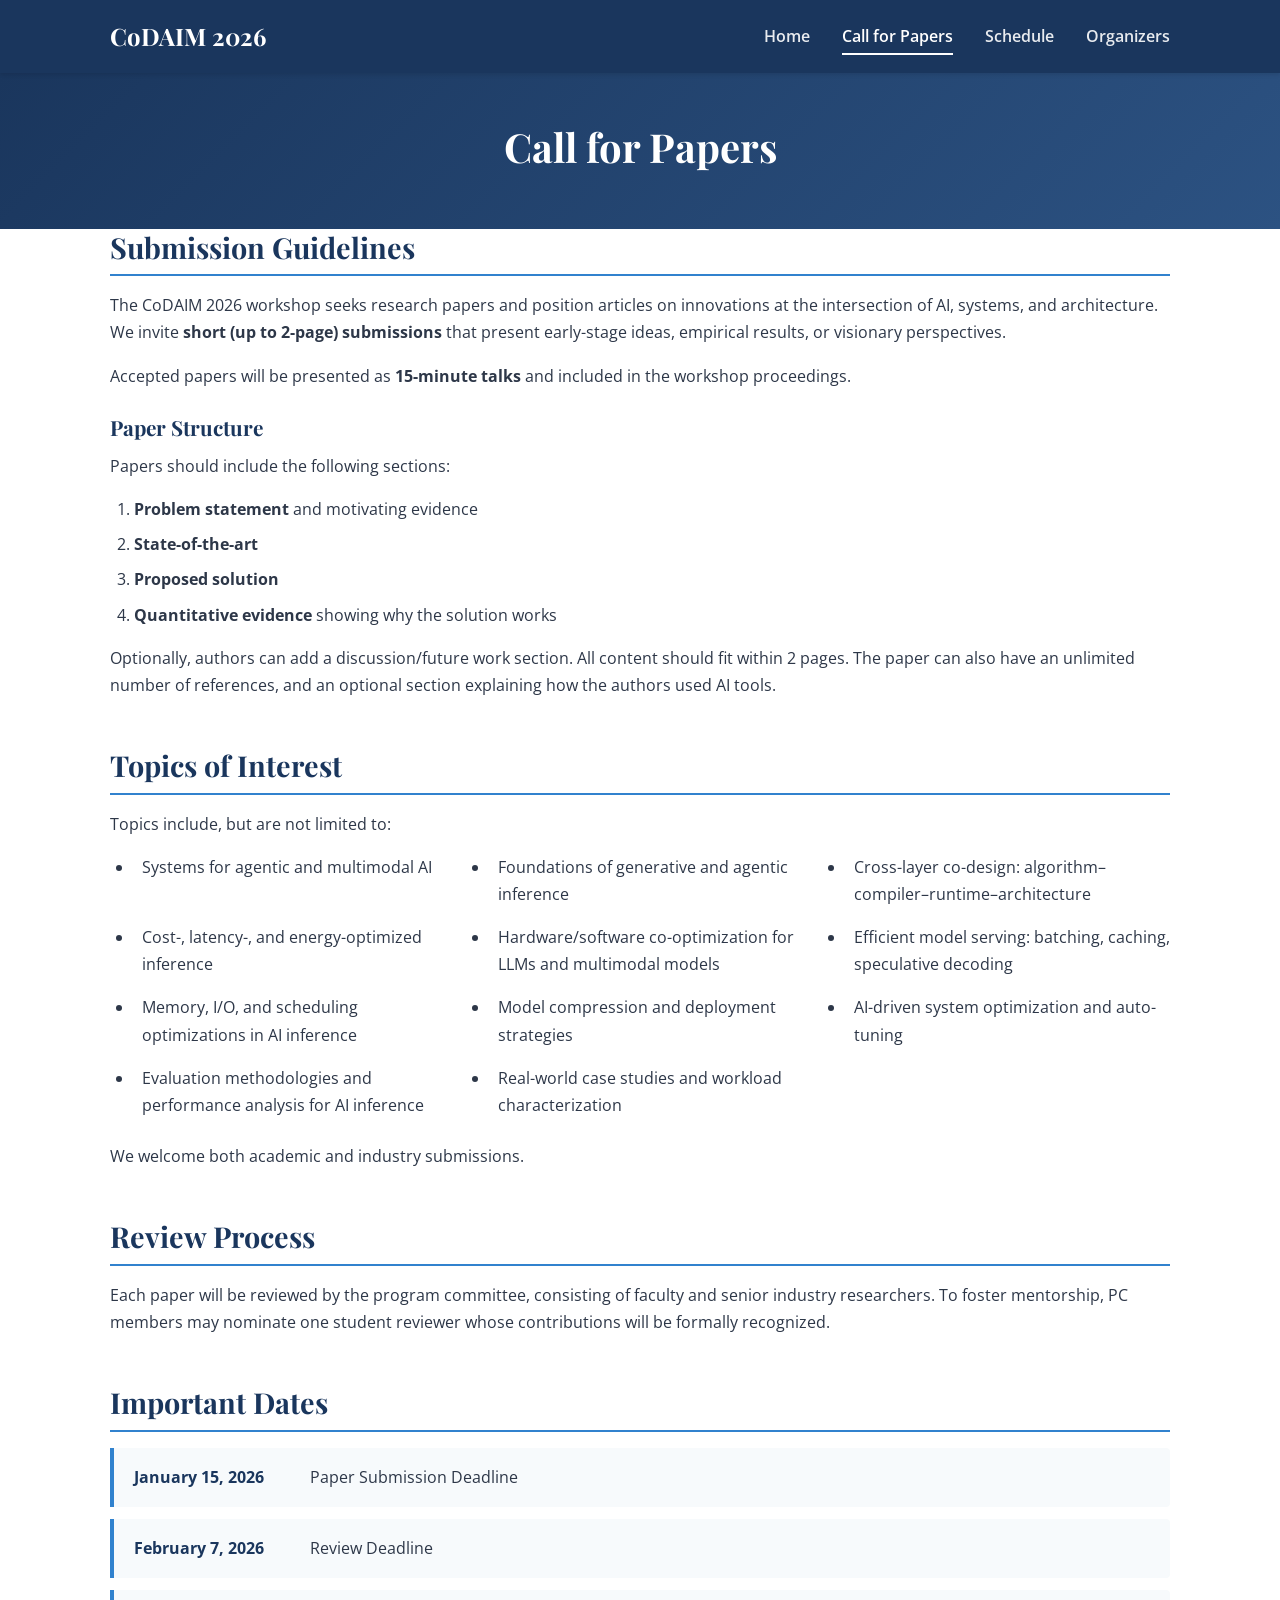
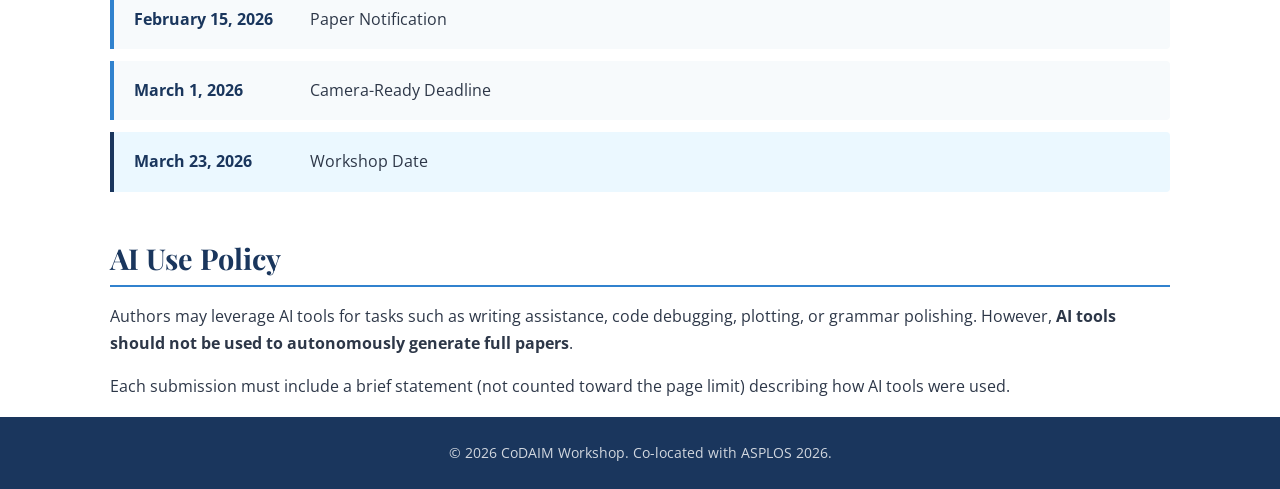
==== cfp.html @ 877bc526 "Initial commit: CoDAIM 2026 workshop website - Homepage with workshop overview and important dates -" ====
<!DOCTYPE html>
<html lang="en">
<head>
    <meta charset="UTF-8">
    <meta name="viewport" content="width=device-width, initial-scale=1.0">
    <title>Call for Papers - CoDAIM 2026</title>
    <link rel="stylesheet" href="css/style.css">
    <link rel="preconnect" href="https://fonts.googleapis.com">
    <link rel="preconnect" href="https://fonts.gstatic.com" crossorigin>
    <link href="https://fonts.googleapis.com/css2?family=Open+Sans:wght@400;600;700&family=Playfair+Display:wght@700&display=swap" rel="stylesheet">
</head>
<body>
    <header>
        <nav class="navbar">
            <div class="container">
                <a href="index.html" class="logo">CoDAIM 2026</a>
                <button class="nav-toggle" aria-label="Toggle navigation">
                    <span></span>
                    <span></span>
                    <span></span>
                </button>
                <ul class="nav-menu">
                    <li><a href="index.html">Home</a></li>
                    <li><a href="cfp.html" class="active">Call for Papers</a></li>
                    <li><a href="schedule.html">Schedule</a></li>
                    <li><a href="organizers.html">Organizers</a></li>
                </ul>
            </div>
        </nav>
    </header>

    <section class="page-header">
        <div class="container">
            <h1>Call for Papers</h1>
        </div>
    </section>

    <main class="container">
        <section class="content-section">
            <h2>Submission Guidelines</h2>
            <p>The CoDAIM 2026 workshop seeks research papers and position articles on innovations at the intersection of AI, systems, and architecture. We invite <strong>short (up to 2-page) submissions</strong> that present early-stage ideas, empirical results, or visionary perspectives.</p>
            <p>Accepted papers will be presented as <strong>15-minute talks</strong> and included in the workshop proceedings.</p>

            <h3>Paper Structure</h3>
            <p>Papers should include the following sections:</p>
            <ol>
                <li><strong>Problem statement</strong> and motivating evidence</li>
                <li><strong>State-of-the-art</strong></li>
                <li><strong>Proposed solution</strong></li>
                <li><strong>Quantitative evidence</strong> showing why the solution works</li>
            </ol>
            <p>Optionally, authors can add a discussion/future work section. All content should fit within 2 pages. The paper can also have an unlimited number of references, and an optional section explaining how the authors used AI tools.</p>
        </section>

        <section class="content-section">
            <h2>Topics of Interest</h2>
            <p>Topics include, but are not limited to:</p>
            <ul class="topics-list">
                <li>Systems for agentic and multimodal AI</li>
                <li>Foundations of generative and agentic inference</li>
                <li>Cross-layer co-design: algorithm–compiler–runtime–architecture</li>
                <li>Cost-, latency-, and energy-optimized inference</li>
                <li>Hardware/software co-optimization for LLMs and multimodal models</li>
                <li>Efficient model serving: batching, caching, speculative decoding</li>
                <li>Memory, I/O, and scheduling optimizations in AI inference</li>
                <li>Model compression and deployment strategies</li>
                <li>AI-driven system optimization and auto-tuning</li>
                <li>Evaluation methodologies and performance analysis for AI inference</li>
                <li>Real-world case studies and workload characterization</li>
            </ul>
            <p>We welcome both academic and industry submissions.</p>
        </section>

        <section class="content-section">
            <h2>Review Process</h2>
            <p>Each paper will be reviewed by the program committee, consisting of faculty and senior industry researchers. To foster mentorship, PC members may nominate one student reviewer whose contributions will be formally recognized.</p>
        </section>

        <section class="content-section dates-section">
            <h2>Important Dates</h2>
            <div class="dates-grid">
                <div class="date-item">
                    <span class="date">January 15, 2026</span>
                    <span class="event">Paper Submission Deadline</span>
                </div>
                <div class="date-item">
                    <span class="date">February 7, 2026</span>
                    <span class="event">Review Deadline</span>
                </div>
                <div class="date-item">
                    <span class="date">February 15, 2026</span>
                    <span class="event">Paper Notification</span>
                </div>
                <div class="date-item">
                    <span class="date">March 1, 2026</span>
                    <span class="event">Camera-Ready Deadline</span>
                </div>
                <div class="date-item highlight">
                    <span class="date">March 23, 2026</span>
                    <span class="event">Workshop Date</span>
                </div>
            </div>
        </section>

        <section class="content-section">
            <h2>AI Use Policy</h2>
            <p>Authors may leverage AI tools for tasks such as writing assistance, code debugging, plotting, or grammar polishing. However, <strong>AI tools should not be used to autonomously generate full papers</strong>.</p>
            <p>Each submission must include a brief statement (not counted toward the page limit) describing how AI tools were used.</p>
        </section>
    </main>

    <footer>
        <div class="container">
            <p>&copy; 2026 CoDAIM Workshop. Co-located with ASPLOS 2026.</p>
        </div>
    </footer>

    <script>
        const navToggle = document.querySelector('.nav-toggle');
        const navMenu = document.querySelector('.nav-menu');
        navToggle.addEventListener('click', () => {
            navMenu.classList.toggle('active');
            navToggle.classList.toggle('active');
        });
    </script>
</body>
</html>
---- css/style.css ----
/* CSS Variables */
:root {
    --primary-color: #1a365d;
    --secondary-color: #2c5282;
    --accent-color: #3182ce;
    --text-color: #2d3748;
    --light-text: #718096;
    --background: #ffffff;
    --light-bg: #f7fafc;
    --border-color: #e2e8f0;
    --highlight-color: #ebf8ff;
}

/* Reset and Base Styles */
* {
    margin: 0;
    padding: 0;
    box-sizing: border-box;
}

html {
    scroll-behavior: smooth;
}

body {
    font-family: 'Open Sans', sans-serif;
    color: var(--text-color);
    line-height: 1.7;
    background: var(--background);
}

.container {
    max-width: 1100px;
    margin: 0 auto;
    padding: 0 20px;
}

a {
    color: var(--accent-color);
    text-decoration: none;
    transition: color 0.3s ease;
}

a:hover {
    color: var(--primary-color);
}

h1, h2, h3 {
    font-family: 'Playfair Display', serif;
    color: var(--primary-color);
    line-height: 1.3;
}

h2 {
    font-size: 1.8rem;
    margin-bottom: 1rem;
    padding-bottom: 0.5rem;
    border-bottom: 2px solid var(--accent-color);
}

h3 {
    font-size: 1.3rem;
    margin: 1.5rem 0 0.75rem;
}

p {
    margin-bottom: 1rem;
}

ul, ol {
    margin-left: 1.5rem;
    margin-bottom: 1rem;
}

li {
    margin-bottom: 0.5rem;
}

/* Navigation */
.navbar {
    background: var(--primary-color);
    padding: 1rem 0;
    position: sticky;
    top: 0;
    z-index: 1000;
    box-shadow: 0 2px 4px rgba(0,0,0,0.1);
}

.navbar .container {
    display: flex;
    justify-content: space-between;
    align-items: center;
}

.logo {
    font-family: 'Playfair Display', serif;
    font-size: 1.5rem;
    font-weight: 700;
    color: white;
}

.logo:hover {
    color: #ebf8ff;
}

.nav-menu {
    display: flex;
    list-style: none;
    gap: 2rem;
    margin: 0;
}

.nav-menu li {
    margin: 0;
}

.nav-menu a {
    color: rgba(255,255,255,0.9);
    font-weight: 600;
    padding: 0.5rem 0;
    position: relative;
}

.nav-menu a:hover,
.nav-menu a.active {
    color: white;
}

.nav-menu a.active::after {
    content: '';
    position: absolute;
    bottom: 0;
    left: 0;
    right: 0;
    height: 2px;
    background: white;
}

.nav-toggle {
    display: none;
    flex-direction: column;
    gap: 5px;
    background: none;
    border: none;
    cursor: pointer;
    padding: 5px;
}

.nav-toggle span {
    width: 25px;
    height: 3px;
    background: white;
    transition: 0.3s;
}

/* Hero Section */
.hero {
    background: linear-gradient(135deg, var(--primary-color) 0%, var(--secondary-color) 100%);
    color: white;
    padding: 4rem 0;
    text-align: center;
}

.hero h1 {
    font-size: 3rem;
    color: white;
    margin-bottom: 0.5rem;
}

.hero .subtitle {
    font-size: 1.4rem;
    opacity: 0.95;
    margin-bottom: 1.5rem;
}

.event-info {
    background: rgba(255,255,255,0.1);
    display: inline-block;
    padding: 1rem 2rem;
    border-radius: 8px;
    margin-top: 1rem;
}

.event-info p {
    margin: 0.25rem 0;
}

.event-info a {
    color: #90cdf4;
}

.event-info a:hover {
    color: white;
}

/* Page Header */
.page-header {
    background: linear-gradient(135deg, var(--primary-color) 0%, var(--secondary-color) 100%);
    color: white;
    padding: 3rem 0;
    text-align: center;
}

.page-header h1 {
    color: white;
    font-size: 2.5rem;
    margin-bottom: 0.5rem;
}

.page-header .subtitle {
    opacity: 0.9;
    font-size: 1.1rem;
}

/* Content Sections */
main {
    padding: 2rem 0 4rem;
}

.content-section {
    margin-bottom: 3rem;
}

.content-section:last-child {
    margin-bottom: 0;
}

/* Important Dates */
.dates-grid {
    display: grid;
    gap: 0.75rem;
}

.date-item {
    display: flex;
    flex-wrap: wrap;
    gap: 1rem;
    padding: 1rem 1.25rem;
    background: var(--light-bg);
    border-left: 4px solid var(--accent-color);
    border-radius: 0 4px 4px 0;
}

.date-item .date {
    font-weight: 700;
    color: var(--primary-color);
    min-width: 160px;
}

.date-item .event {
    color: var(--text-color);
}

.date-item.highlight {
    background: var(--highlight-color);
    border-left-color: var(--primary-color);
}

.date-item.highlight .date {
    color: var(--primary-color);
}

/* Topics List */
.topics-list {
    display: grid;
    grid-template-columns: repeat(auto-fit, minmax(300px, 1fr));
    gap: 0.5rem 2rem;
}

.topics-list li {
    padding-left: 0.5rem;
}

/* Highlights List */
.highlights-list {
    list-style: none;
    margin-left: 0;
}

.highlights-list li {
    padding: 0.75rem 1rem;
    background: var(--light-bg);
    border-radius: 4px;
    margin-bottom: 0.5rem;
}

/* Schedule */
.session-time {
    font-size: 1.1rem;
    color: var(--light-text);
    margin-bottom: 1rem;
}

.schedule-table {
    border: 1px solid var(--border-color);
    border-radius: 8px;
    overflow: hidden;
}

.schedule-item {
    display: flex;
    gap: 1.5rem;
    padding: 1rem 1.25rem;
    border-bottom: 1px solid var(--border-color);
    align-items: flex-start;
}

.schedule-item:last-child {
    border-bottom: none;
}

.schedule-item .time {
    font-weight: 600;
    color: var(--primary-color);
    min-width: 120px;
    font-size: 0.95rem;
}

.schedule-item .event-details {
    flex: 1;
}

.schedule-item .event-title {
    display: block;
    font-weight: 600;
    color: var(--text-color);
    margin-bottom: 0.25rem;
}

.schedule-item .event-desc {
    display: block;
    color: var(--light-text);
    font-size: 0.9rem;
}

.schedule-item .speaker {
    display: block;
    color: var(--accent-color);
    font-size: 0.9rem;
    margin-top: 0.25rem;
}

.schedule-item.keynote {
    background: var(--highlight-color);
}

.schedule-item.panel {
    background: #f0fff4;
}

.lunch-break {
    background: var(--light-bg);
    padding: 1.5rem;
    border-radius: 8px;
    text-align: center;
}

.lunch-break .time {
    display: block;
    font-weight: 600;
    color: var(--primary-color);
    margin-bottom: 0.25rem;
}

.lunch-break .event-title {
    color: var(--light-text);
}

/* Organizers */
.organizers-grid {
    display: grid;
    grid-template-columns: repeat(auto-fit, minmax(250px, 1fr));
    gap: 2rem;
    margin-top: 1.5rem;
}

.organizer-card {
    text-align: center;
    padding: 1.5rem;
    background: var(--light-bg);
    border-radius: 8px;
}

.organizer-photo {
    width: 120px;
    height: 120px;
    border-radius: 50%;
    margin: 0 auto 1rem;
    background: var(--border-color);
    overflow: hidden;
}

.organizer-photo.placeholder {
    display: flex;
    align-items: center;
    justify-content: center;
    background: linear-gradient(135deg, var(--secondary-color), var(--accent-color));
    color: white;
    font-size: 2rem;
}

.organizer-card h3 {
    margin: 0 0 0.25rem;
    font-size: 1.2rem;
}

.organizer-card .affiliation {
    color: var(--light-text);
    font-size: 0.9rem;
    margin-bottom: 0.5rem;
}

.organizer-card .email {
    font-size: 0.85rem;
}

.pc-list {
    column-count: 2;
    column-gap: 2rem;
}

/* Footer */
footer {
    background: var(--primary-color);
    color: rgba(255,255,255,0.8);
    padding: 1.5rem 0;
    text-align: center;
}

footer p {
    margin: 0;
    font-size: 0.9rem;
}

/* Mobile Responsive */
@media (max-width: 768px) {
    .nav-toggle {
        display: flex;
    }

    .nav-menu {
        position: absolute;
        top: 100%;
        left: 0;
        right: 0;
        background: var(--primary-color);
        flex-direction: column;
        gap: 0;
        padding: 0;
        max-height: 0;
        overflow: hidden;
        transition: max-height 0.3s ease;
    }

    .nav-menu.active {
        max-height: 300px;
        border-top: 1px solid rgba(255,255,255,0.1);
    }

    .nav-menu li {
        border-bottom: 1px solid rgba(255,255,255,0.1);
    }

    .nav-menu a {
        display: block;
        padding: 1rem 20px;
    }

    .nav-menu a.active::after {
        display: none;
    }

    .nav-toggle.active span:nth-child(1) {
        transform: rotate(45deg) translate(5px, 5px);
    }

    .nav-toggle.active span:nth-child(2) {
        opacity: 0;
    }

    .nav-toggle.active span:nth-child(3) {
        transform: rotate(-45deg) translate(7px, -6px);
    }

    .hero h1 {
        font-size: 2rem;
    }

    .hero .subtitle {
        font-size: 1.1rem;
    }

    h2 {
        font-size: 1.5rem;
    }

    .date-item {
        flex-direction: column;
        gap: 0.25rem;
    }

    .schedule-item {
        flex-direction: column;
        gap: 0.5rem;
    }

    .schedule-item .time {
        min-width: auto;
    }

    .topics-list {
        grid-template-columns: 1fr;
    }

    .pc-list {
        column-count: 1;
    }
}
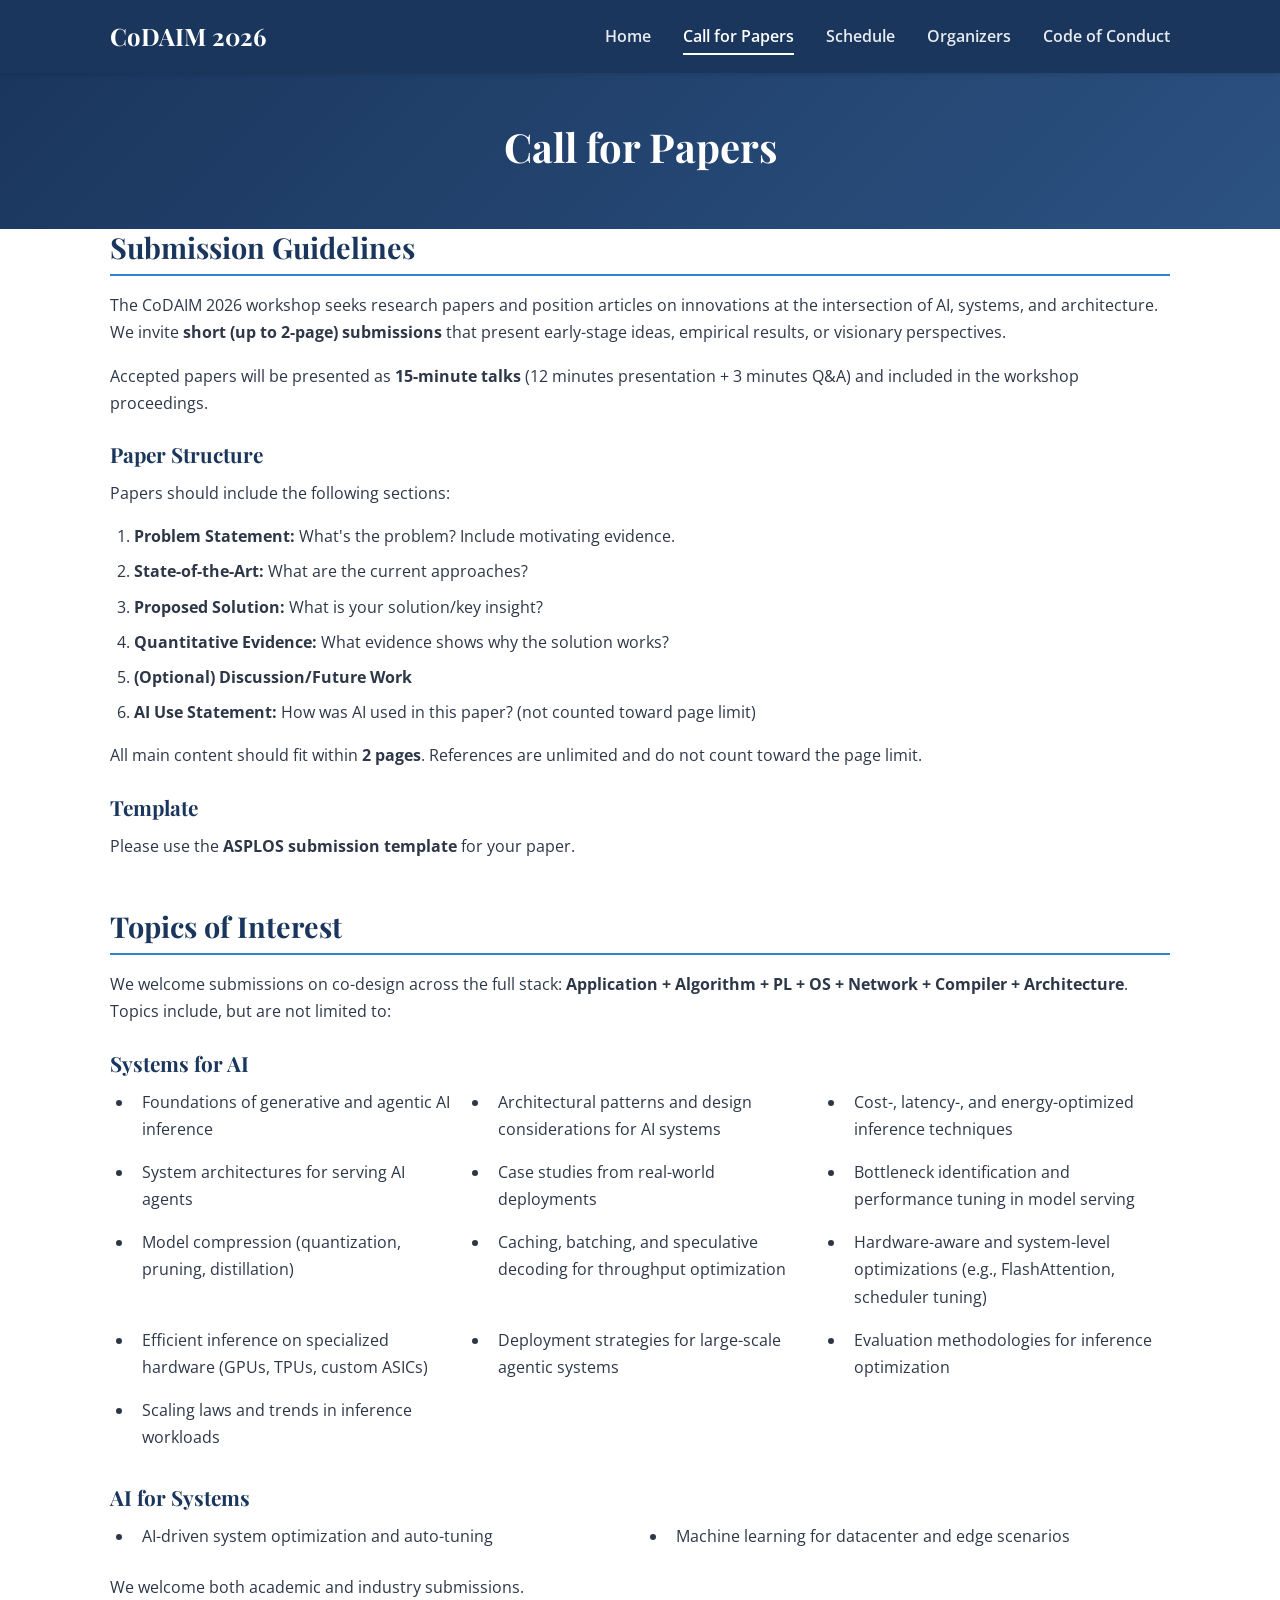
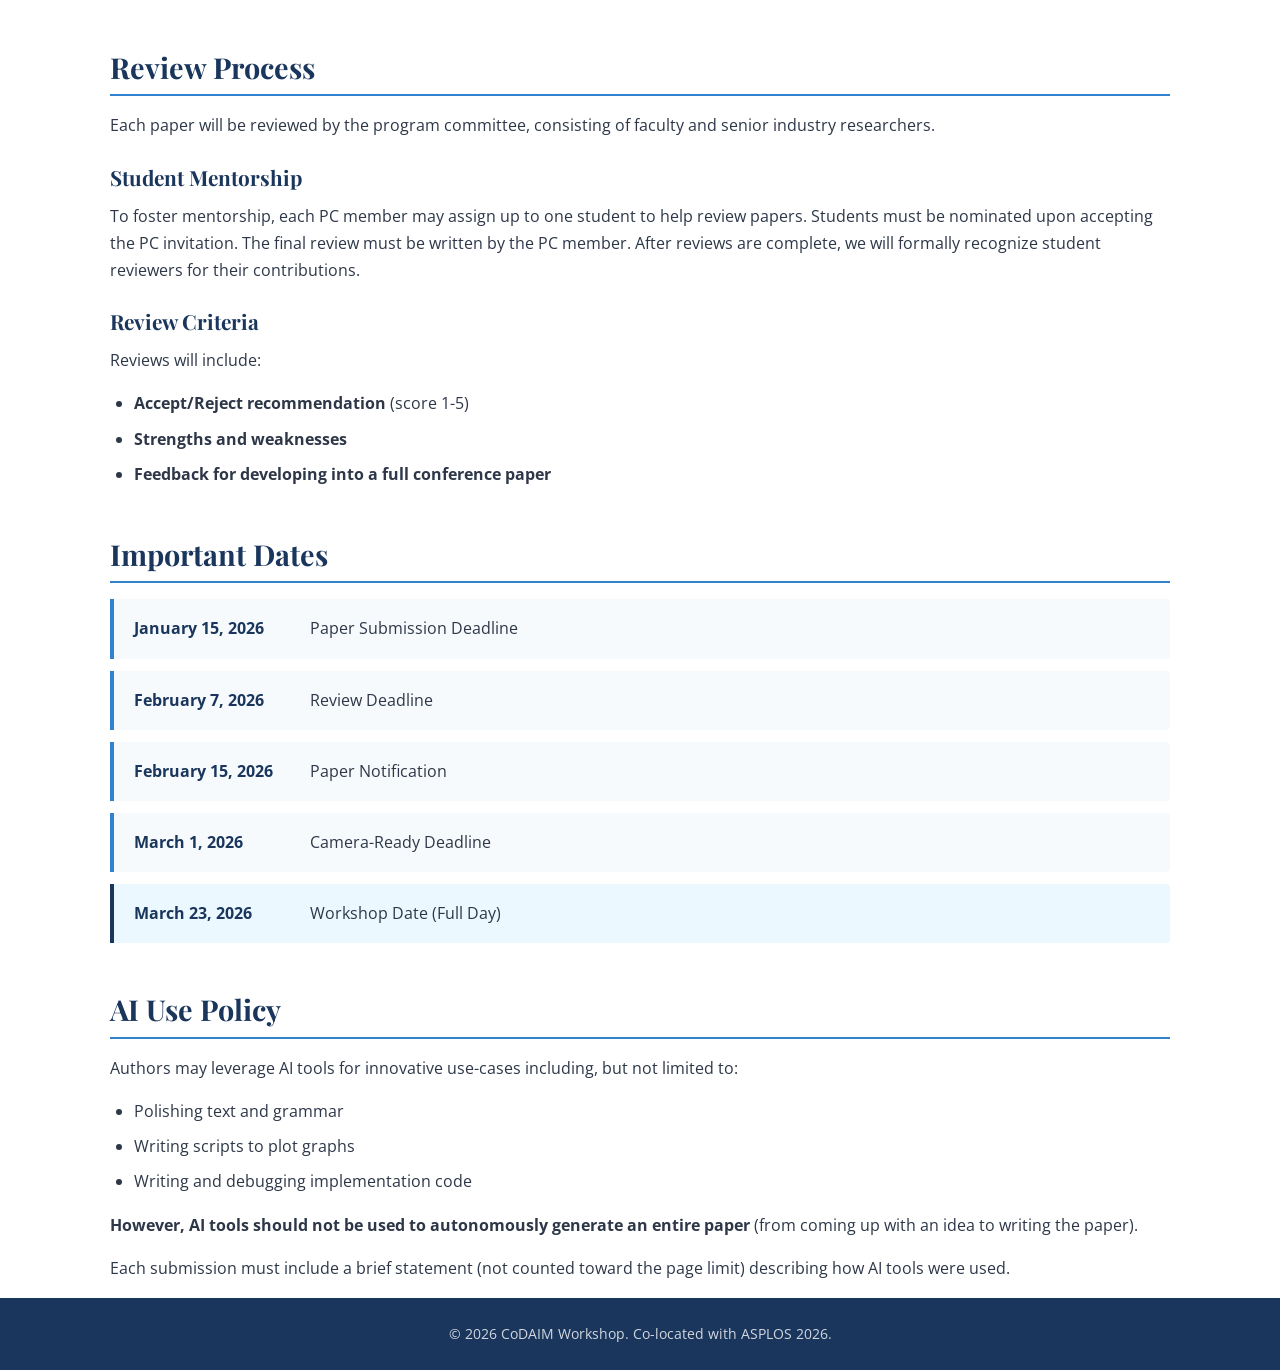
==== commit e0fe9dcd: "Add comprehensive workshop content and flyer - Updated CFP with detailed submission guidelines, ASPL" ====
--- a/cfp.html
+++ b/cfp.html
@@ -24,6 +24,7 @@
                     <li><a href="cfp.html" class="active">Call for Papers</a></li>
                     <li><a href="schedule.html">Schedule</a></li>
                     <li><a href="organizers.html">Organizers</a></li>
+                    <li><a href="conduct.html">Code of Conduct</a></li>
                 </ul>
             </div>
         </nav>
@@ -39,41 +40,67 @@
         <section class="content-section">
             <h2>Submission Guidelines</h2>
             <p>The CoDAIM 2026 workshop seeks research papers and position articles on innovations at the intersection of AI, systems, and architecture. We invite <strong>short (up to 2-page) submissions</strong> that present early-stage ideas, empirical results, or visionary perspectives.</p>
-            <p>Accepted papers will be presented as <strong>15-minute talks</strong> and included in the workshop proceedings.</p>
+            <p>Accepted papers will be presented as <strong>15-minute talks</strong> (12 minutes presentation + 3 minutes Q&A) and included in the workshop proceedings.</p>
 
             <h3>Paper Structure</h3>
             <p>Papers should include the following sections:</p>
             <ol>
-                <li><strong>Problem statement</strong> and motivating evidence</li>
-                <li><strong>State-of-the-art</strong></li>
-                <li><strong>Proposed solution</strong></li>
-                <li><strong>Quantitative evidence</strong> showing why the solution works</li>
+                <li><strong>Problem Statement:</strong> What's the problem? Include motivating evidence.</li>
+                <li><strong>State-of-the-Art:</strong> What are the current approaches?</li>
+                <li><strong>Proposed Solution:</strong> What is your solution/key insight?</li>
+                <li><strong>Quantitative Evidence:</strong> What evidence shows why the solution works?</li>
+                <li><strong>(Optional) Discussion/Future Work</strong></li>
+                <li><strong>AI Use Statement:</strong> How was AI used in this paper? (not counted toward page limit)</li>
             </ol>
-            <p>Optionally, authors can add a discussion/future work section. All content should fit within 2 pages. The paper can also have an unlimited number of references, and an optional section explaining how the authors used AI tools.</p>
+            <p>All main content should fit within <strong>2 pages</strong>. References are unlimited and do not count toward the page limit.</p>
+
+            <h3>Template</h3>
+            <p>Please use the <strong>ASPLOS submission template</strong> for your paper.</p>
         </section>
 
         <section class="content-section">
             <h2>Topics of Interest</h2>
-            <p>Topics include, but are not limited to:</p>
+            <p>We welcome submissions on co-design across the full stack: <strong>Application + Algorithm + PL + OS + Network + Compiler + Architecture</strong>. Topics include, but are not limited to:</p>
+
+            <h3>Systems for AI</h3>
             <ul class="topics-list">
-                <li>Systems for agentic and multimodal AI</li>
-                <li>Foundations of generative and agentic inference</li>
-                <li>Cross-layer co-design: algorithm–compiler–runtime–architecture</li>
-                <li>Cost-, latency-, and energy-optimized inference</li>
-                <li>Hardware/software co-optimization for LLMs and multimodal models</li>
-                <li>Efficient model serving: batching, caching, speculative decoding</li>
-                <li>Memory, I/O, and scheduling optimizations in AI inference</li>
-                <li>Model compression and deployment strategies</li>
+                <li>Foundations of generative and agentic AI inference</li>
+                <li>Architectural patterns and design considerations for AI systems</li>
+                <li>Cost-, latency-, and energy-optimized inference techniques</li>
+                <li>System architectures for serving AI agents</li>
+                <li>Case studies from real-world deployments</li>
+                <li>Bottleneck identification and performance tuning in model serving</li>
+                <li>Model compression (quantization, pruning, distillation)</li>
+                <li>Caching, batching, and speculative decoding for throughput optimization</li>
+                <li>Hardware-aware and system-level optimizations (e.g., FlashAttention, scheduler tuning)</li>
+                <li>Efficient inference on specialized hardware (GPUs, TPUs, custom ASICs)</li>
+                <li>Deployment strategies for large-scale agentic systems</li>
+                <li>Evaluation methodologies for inference optimization</li>
+                <li>Scaling laws and trends in inference workloads</li>
+            </ul>
+
+            <h3>AI for Systems</h3>
+            <ul class="topics-list">
                 <li>AI-driven system optimization and auto-tuning</li>
-                <li>Evaluation methodologies and performance analysis for AI inference</li>
-                <li>Real-world case studies and workload characterization</li>
+                <li>Machine learning for datacenter and edge scenarios</li>
             </ul>
             <p>We welcome both academic and industry submissions.</p>
         </section>
 
         <section class="content-section">
             <h2>Review Process</h2>
-            <p>Each paper will be reviewed by the program committee, consisting of faculty and senior industry researchers. To foster mentorship, PC members may nominate one student reviewer whose contributions will be formally recognized.</p>
+            <p>Each paper will be reviewed by the program committee, consisting of faculty and senior industry researchers.</p>
+
+            <h3>Student Mentorship</h3>
+            <p>To foster mentorship, each PC member may assign up to one student to help review papers. Students must be nominated upon accepting the PC invitation. The final review must be written by the PC member. After reviews are complete, we will formally recognize student reviewers for their contributions.</p>
+
+            <h3>Review Criteria</h3>
+            <p>Reviews will include:</p>
+            <ul>
+                <li><strong>Accept/Reject recommendation</strong> (score 1-5)</li>
+                <li><strong>Strengths and weaknesses</strong></li>
+                <li><strong>Feedback for developing into a full conference paper</strong></li>
+            </ul>
         </section>
 
         <section class="content-section dates-section">
@@ -97,14 +124,20 @@
                 </div>
                 <div class="date-item highlight">
                     <span class="date">March 23, 2026</span>
-                    <span class="event">Workshop Date</span>
+                    <span class="event">Workshop Date (Full Day)</span>
                 </div>
             </div>
         </section>
 
         <section class="content-section">
             <h2>AI Use Policy</h2>
-            <p>Authors may leverage AI tools for tasks such as writing assistance, code debugging, plotting, or grammar polishing. However, <strong>AI tools should not be used to autonomously generate full papers</strong>.</p>
+            <p>Authors may leverage AI tools for innovative use-cases including, but not limited to:</p>
+            <ul>
+                <li>Polishing text and grammar</li>
+                <li>Writing scripts to plot graphs</li>
+                <li>Writing and debugging implementation code</li>
+            </ul>
+            <p><strong>However, AI tools should not be used to autonomously generate an entire paper</strong> (from coming up with an idea to writing the paper).</p>
             <p>Each submission must include a brief statement (not counted toward the page limit) describing how AI tools were used.</p>
         </section>
     </main>
--- a/css/style.css
+++ b/css/style.css
@@ -417,6 +417,20 @@
 .pc-list {
     column-count: 2;
     column-gap: 2rem;
+}
+
+/* Small organizers grid for web chairs */
+.organizers-grid.small {
+    grid-template-columns: repeat(auto-fit, minmax(180px, 1fr));
+    gap: 1rem;
+}
+
+.organizers-grid.small .organizer-card {
+    padding: 1rem;
+}
+
+.organizers-grid.small .organizer-card h3 {
+    font-size: 1rem;
 }
 
 /* Footer */
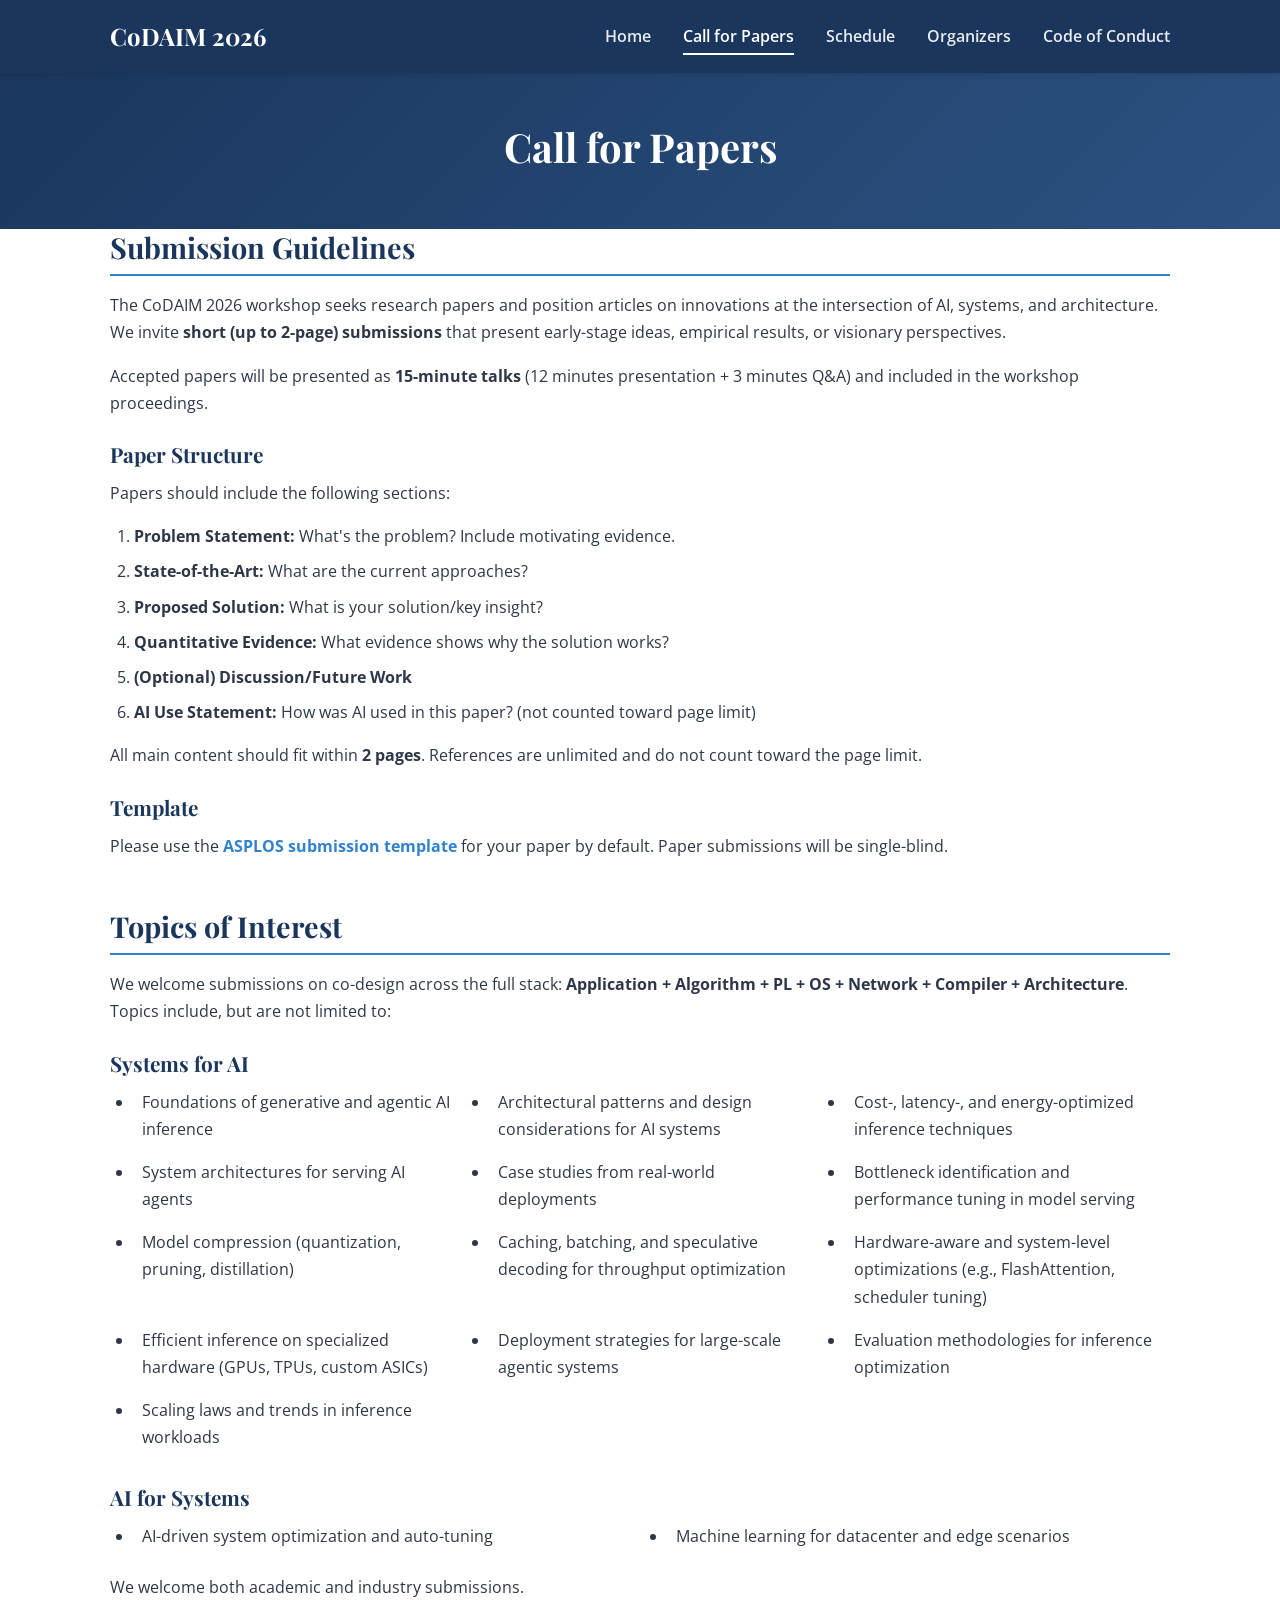
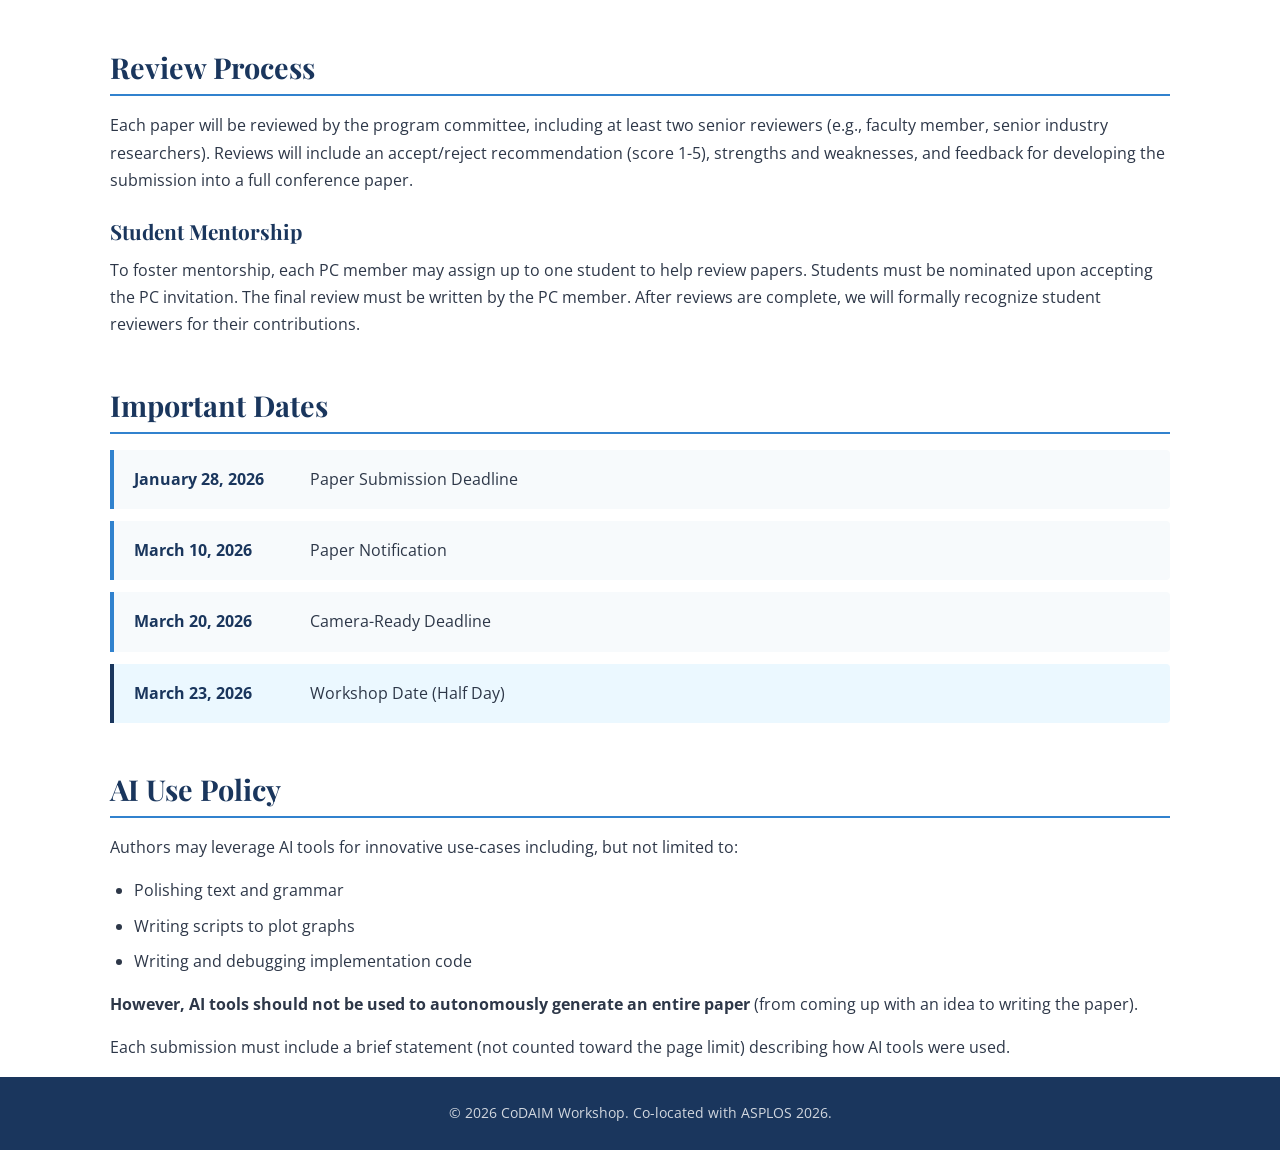
==== commit 7ceb85b8: "update" ====
--- a/cfp.html
+++ b/cfp.html
@@ -55,7 +55,7 @@
             <p>All main content should fit within <strong>2 pages</strong>. References are unlimited and do not count toward the page limit.</p>
 
             <h3>Template</h3>
-            <p>Please use the <strong>ASPLOS submission template</strong> for your paper.</p>
+            <p>Please use the <a href="https://asplos-conference.org/submissions/" target="_blank"><strong>ASPLOS submission template</strong></a> for your paper by default. Paper submissions will be single-blind.</p>
         </section>
 
         <section class="content-section">
@@ -89,42 +89,30 @@
 
         <section class="content-section">
             <h2>Review Process</h2>
-            <p>Each paper will be reviewed by the program committee, consisting of faculty and senior industry researchers.</p>
+            <p>Each paper will be reviewed by the program committee, including at least two senior reviewers (e.g., faculty member, senior industry researchers). Reviews will include an accept/reject recommendation (score 1-5), strengths and weaknesses, and feedback for developing the submission into a full conference paper.</p>
 
             <h3>Student Mentorship</h3>
             <p>To foster mentorship, each PC member may assign up to one student to help review papers. Students must be nominated upon accepting the PC invitation. The final review must be written by the PC member. After reviews are complete, we will formally recognize student reviewers for their contributions.</p>
-
-            <h3>Review Criteria</h3>
-            <p>Reviews will include:</p>
-            <ul>
-                <li><strong>Accept/Reject recommendation</strong> (score 1-5)</li>
-                <li><strong>Strengths and weaknesses</strong></li>
-                <li><strong>Feedback for developing into a full conference paper</strong></li>
-            </ul>
         </section>
 
         <section class="content-section dates-section">
             <h2>Important Dates</h2>
             <div class="dates-grid">
                 <div class="date-item">
-                    <span class="date">January 15, 2026</span>
+                    <span class="date">January 28, 2026</span>
                     <span class="event">Paper Submission Deadline</span>
                 </div>
                 <div class="date-item">
-                    <span class="date">February 7, 2026</span>
-                    <span class="event">Review Deadline</span>
-                </div>
-                <div class="date-item">
-                    <span class="date">February 15, 2026</span>
+                    <span class="date">March 10, 2026</span>
                     <span class="event">Paper Notification</span>
                 </div>
                 <div class="date-item">
-                    <span class="date">March 1, 2026</span>
+                    <span class="date">March 20, 2026</span>
                     <span class="event">Camera-Ready Deadline</span>
                 </div>
                 <div class="date-item highlight">
                     <span class="date">March 23, 2026</span>
-                    <span class="event">Workshop Date (Full Day)</span>
+                    <span class="event">Workshop Date (Half Day)</span>
                 </div>
             </div>
         </section>
--- a/css/style.css
+++ b/css/style.css
@@ -382,12 +382,13 @@
 }
 
 .organizer-photo {
-    width: 120px;
-    height: 120px;
+    width: 160px;
+    height: 160px;
     border-radius: 50%;
     margin: 0 auto 1rem;
     background: var(--border-color);
-    overflow: hidden;
+    object-fit: cover;
+    object-position: center top;
 }
 
 .organizer-photo.placeholder {
@@ -417,6 +418,26 @@
 .pc-list {
     column-count: 2;
     column-gap: 2rem;
+}
+
+/* TBD Notice */
+.tbd-notice {
+    background: var(--light-bg);
+    border: 2px dashed var(--border-color);
+    border-radius: 8px;
+    padding: 2rem;
+    text-align: center;
+}
+
+.tbd-notice h2 {
+    border-bottom: none;
+    margin-bottom: 1rem;
+}
+
+.tbd-notice ul {
+    display: inline-block;
+    text-align: left;
+    margin-top: 1rem;
 }
 
 /* Small organizers grid for web chairs */
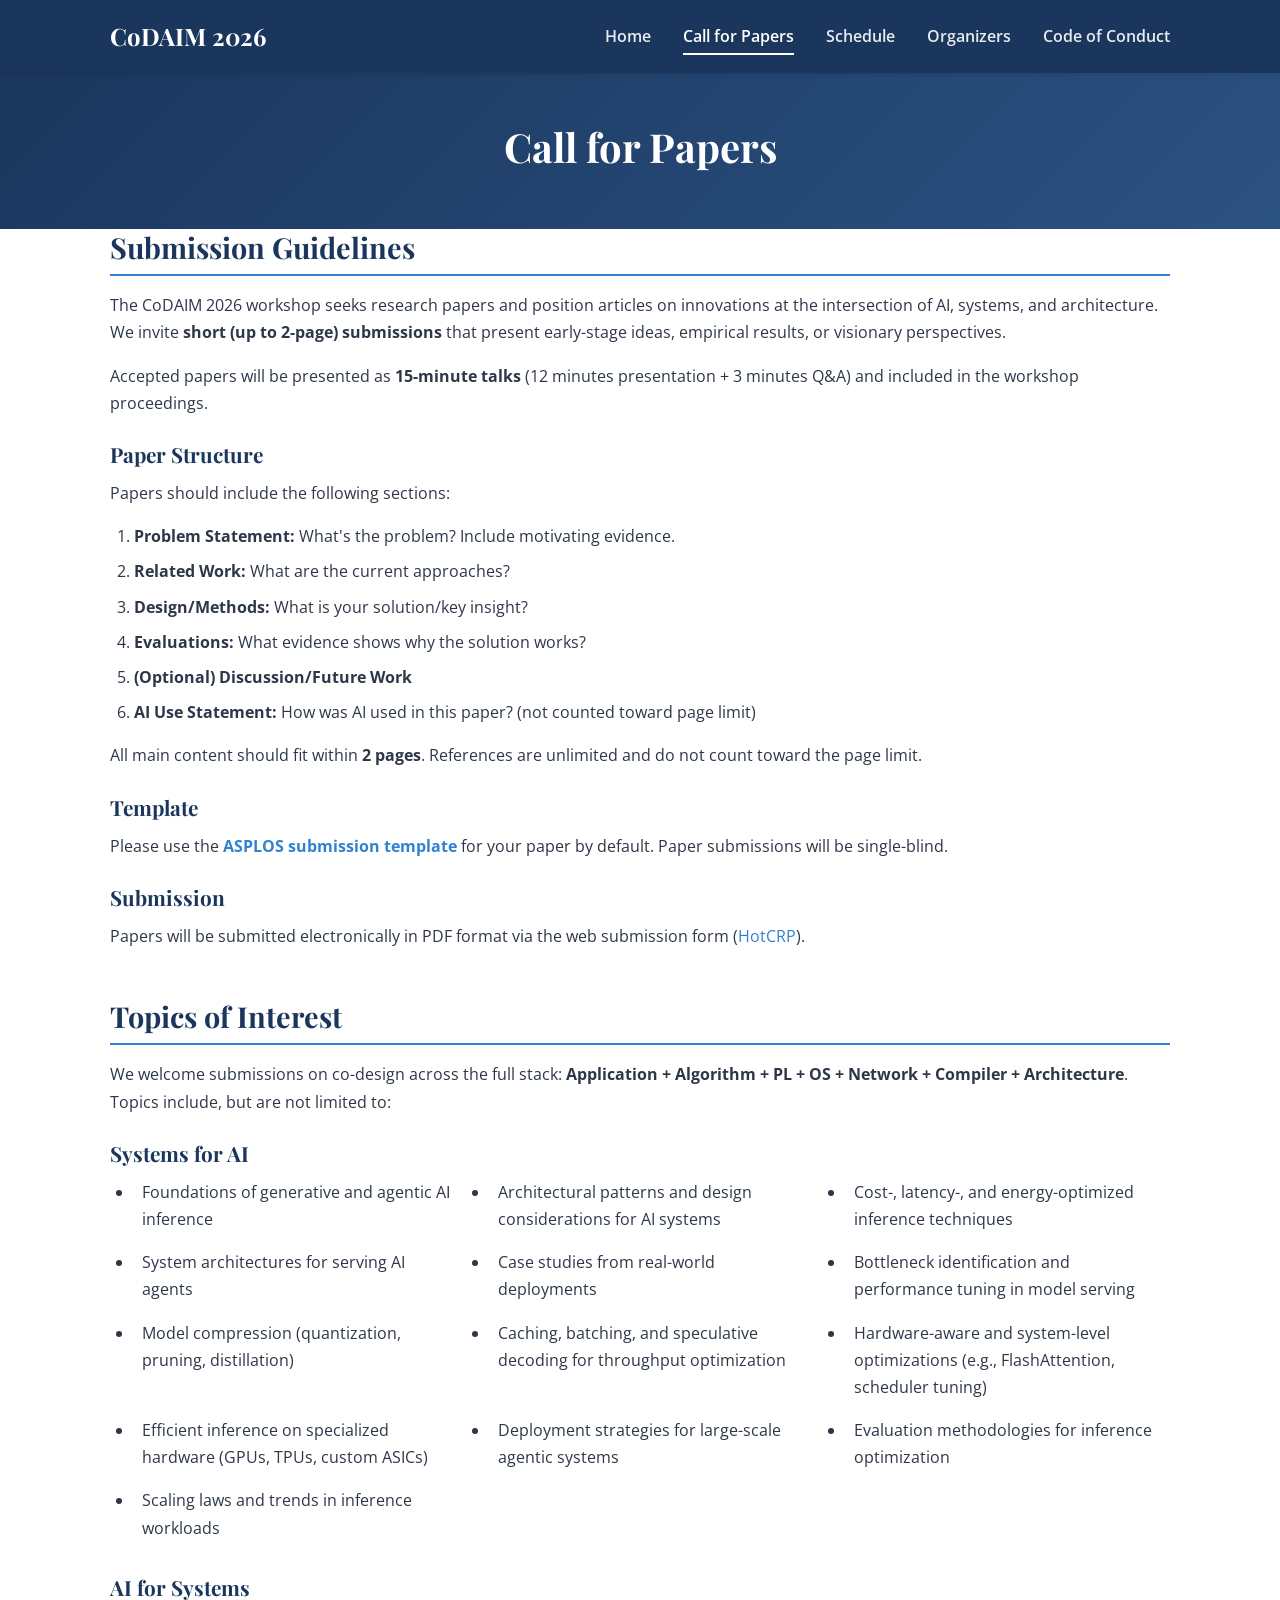
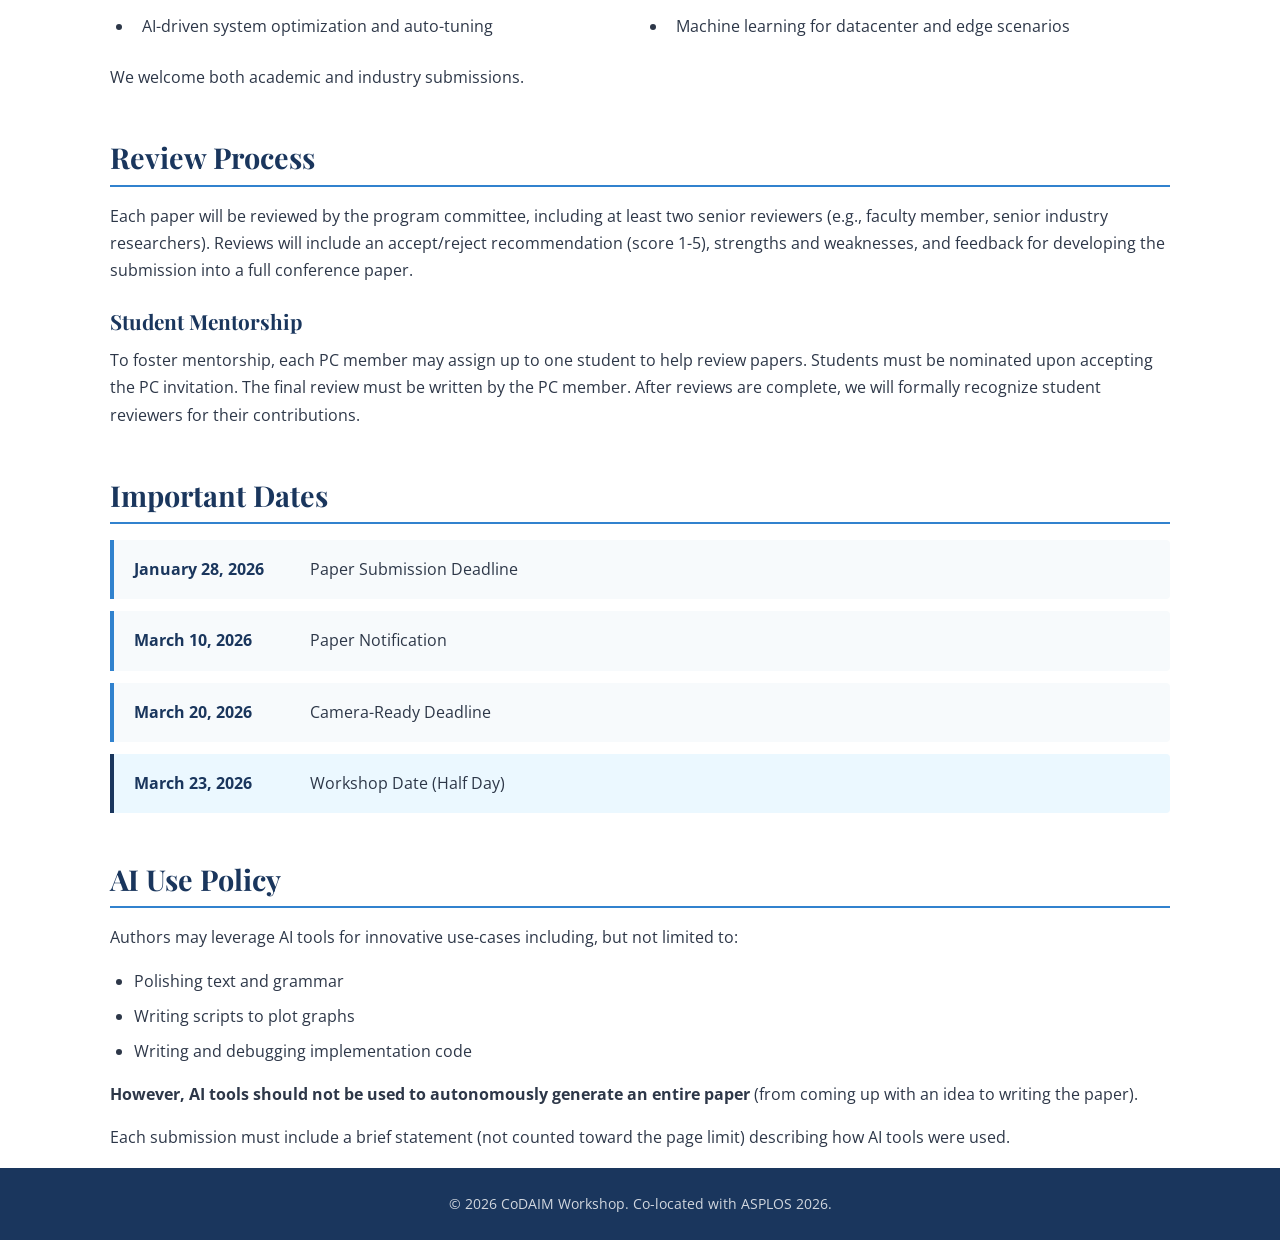
==== commit 36afde92: "Update call for papers with submission link" ====
--- a/cfp.html
+++ b/cfp.html
@@ -46,9 +46,9 @@
             <p>Papers should include the following sections:</p>
             <ol>
                 <li><strong>Problem Statement:</strong> What's the problem? Include motivating evidence.</li>
-                <li><strong>State-of-the-Art:</strong> What are the current approaches?</li>
-                <li><strong>Proposed Solution:</strong> What is your solution/key insight?</li>
-                <li><strong>Quantitative Evidence:</strong> What evidence shows why the solution works?</li>
+                <li><strong>Related Work:</strong> What are the current approaches?</li>
+                <li><strong>Design/Methods:</strong> What is your solution/key insight?</li>
+                <li><strong>Evaluations:</strong> What evidence shows why the solution works?</li>
                 <li><strong>(Optional) Discussion/Future Work</strong></li>
                 <li><strong>AI Use Statement:</strong> How was AI used in this paper? (not counted toward page limit)</li>
             </ol>
@@ -56,6 +56,9 @@
 
             <h3>Template</h3>
             <p>Please use the <a href="https://asplos-conference.org/submissions/" target="_blank"><strong>ASPLOS submission template</strong></a> for your paper by default. Paper submissions will be single-blind.</p>
+
+            <h3>Submission</h3>
+            <p>Papers will be submitted electronically in PDF format via the web submission form (<a href="https://codaim26.hotcrp.com" target="_blank">HotCRP</a>).</p>
         </section>
 
         <section class="content-section">
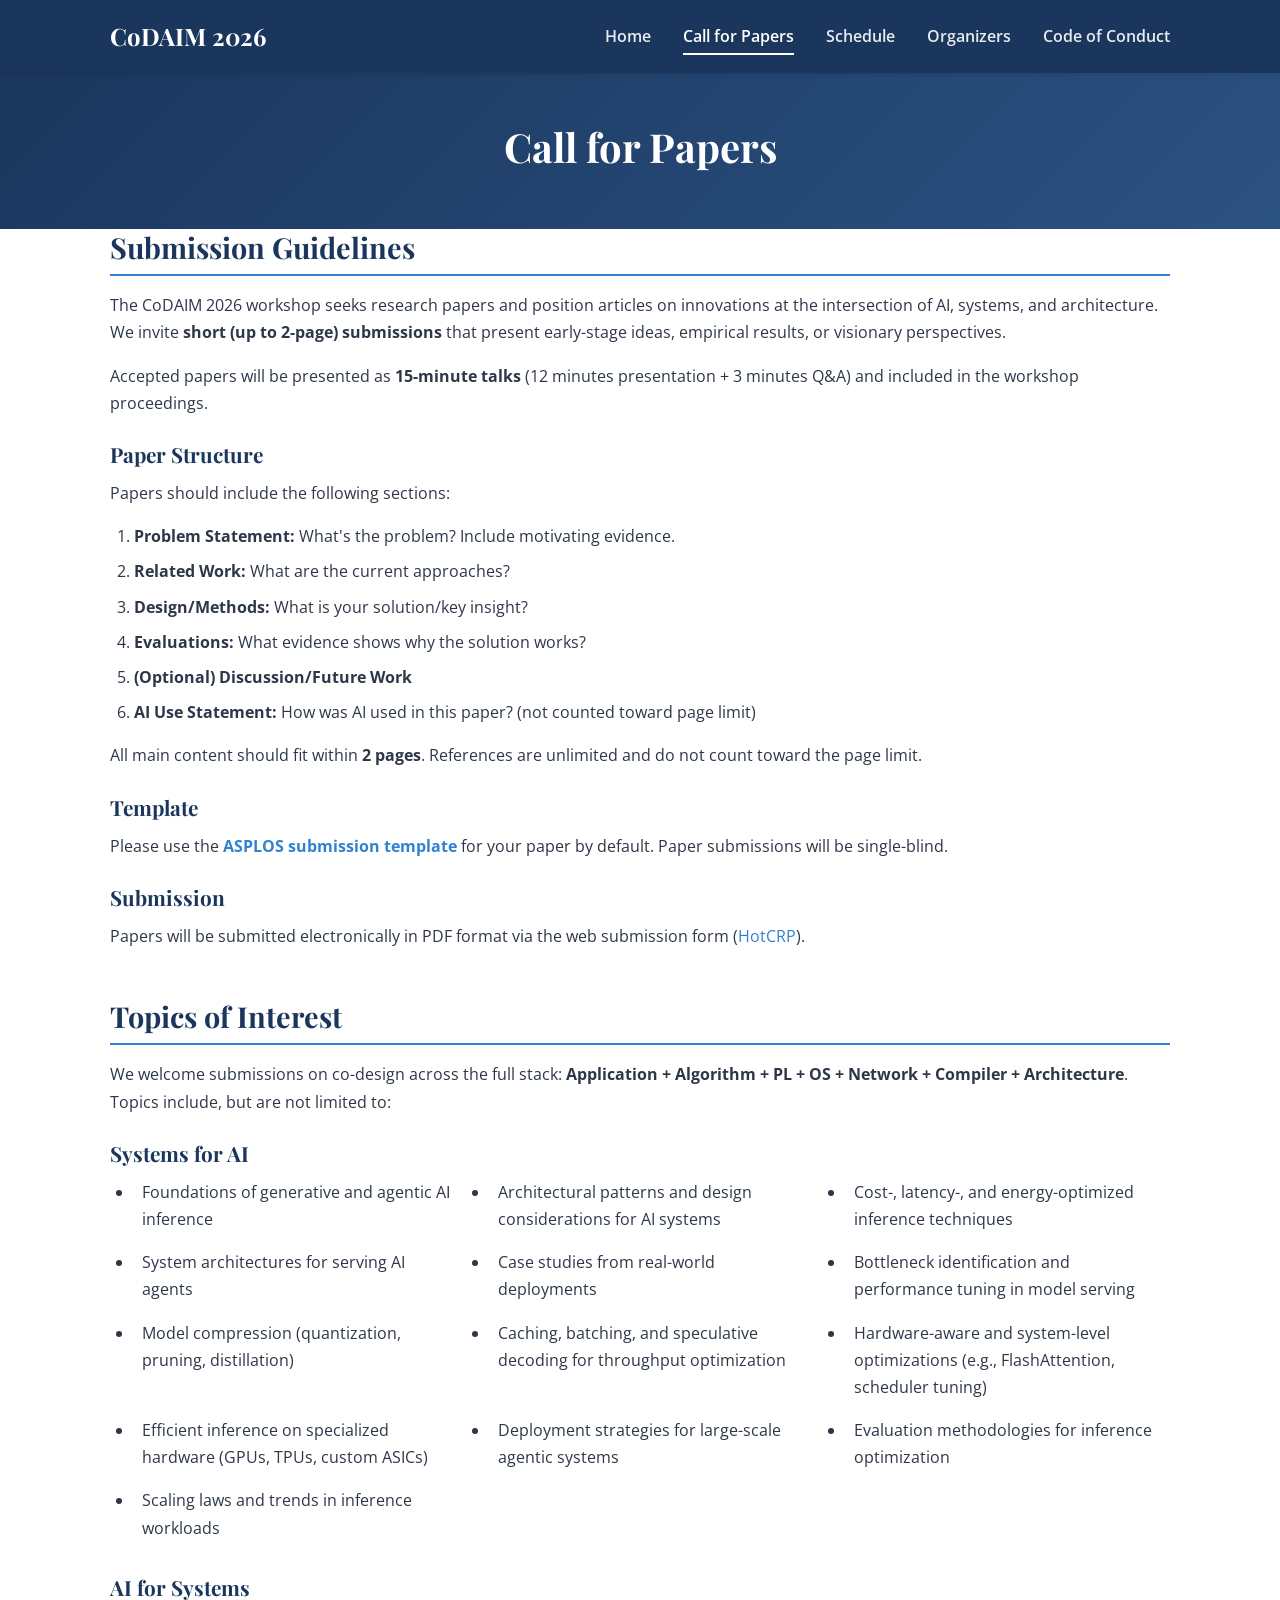
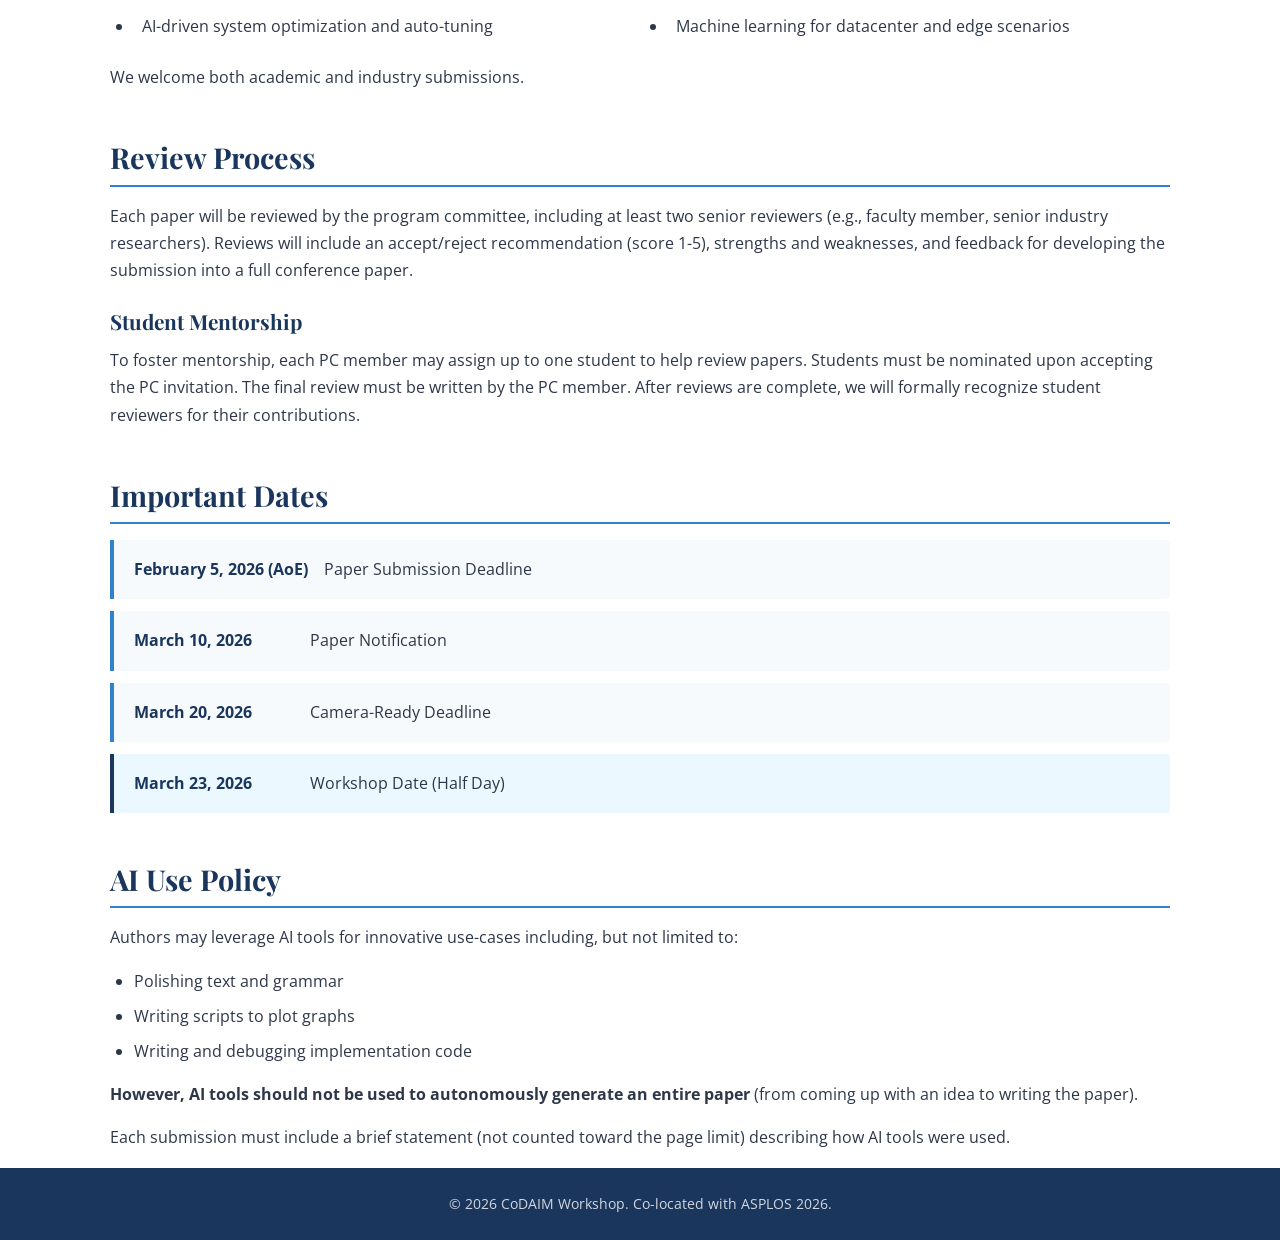
==== commit 14f7852a: "Update submission deadline to February 5, 2026 AoE" ====
--- a/cfp.html
+++ b/cfp.html
@@ -102,7 +102,7 @@
             <h2>Important Dates</h2>
             <div class="dates-grid">
                 <div class="date-item">
-                    <span class="date">January 28, 2026</span>
+                    <span class="date">February 5, 2026 (AoE)</span>
                     <span class="event">Paper Submission Deadline</span>
                 </div>
                 <div class="date-item">
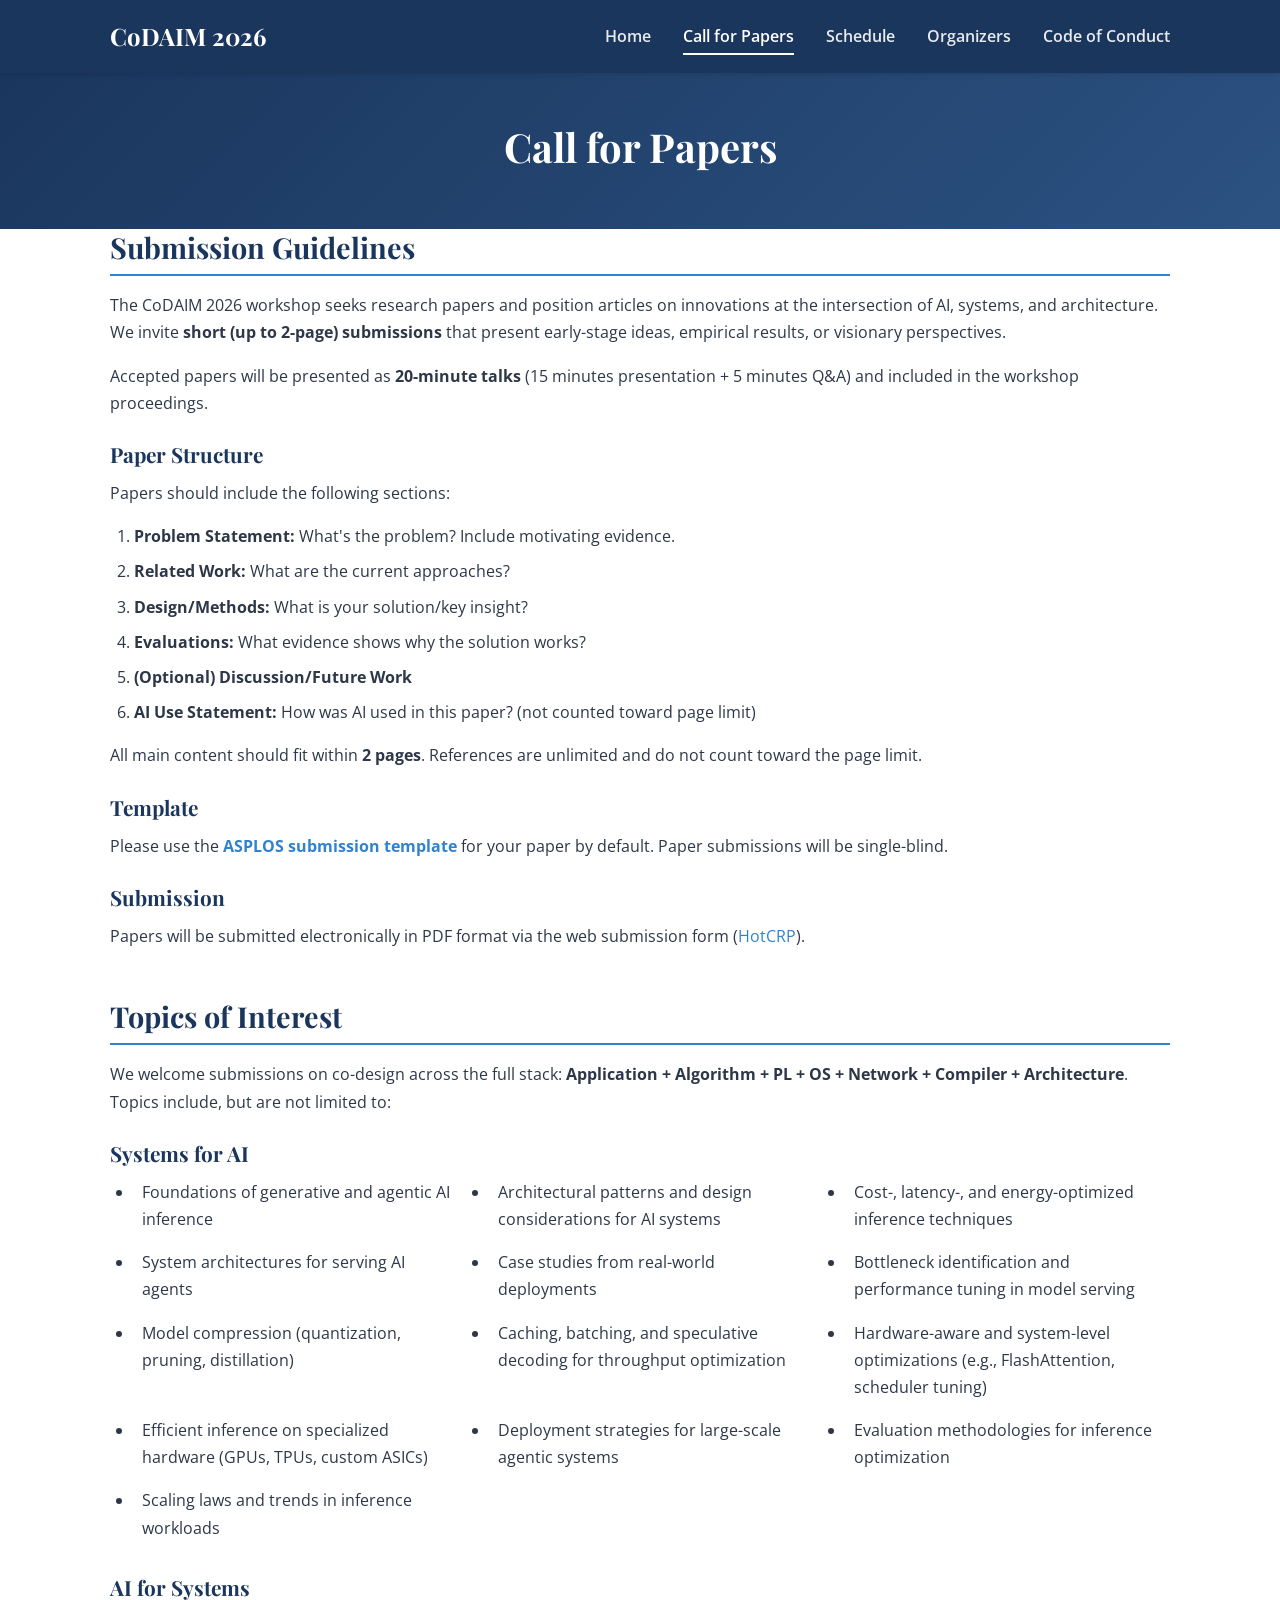
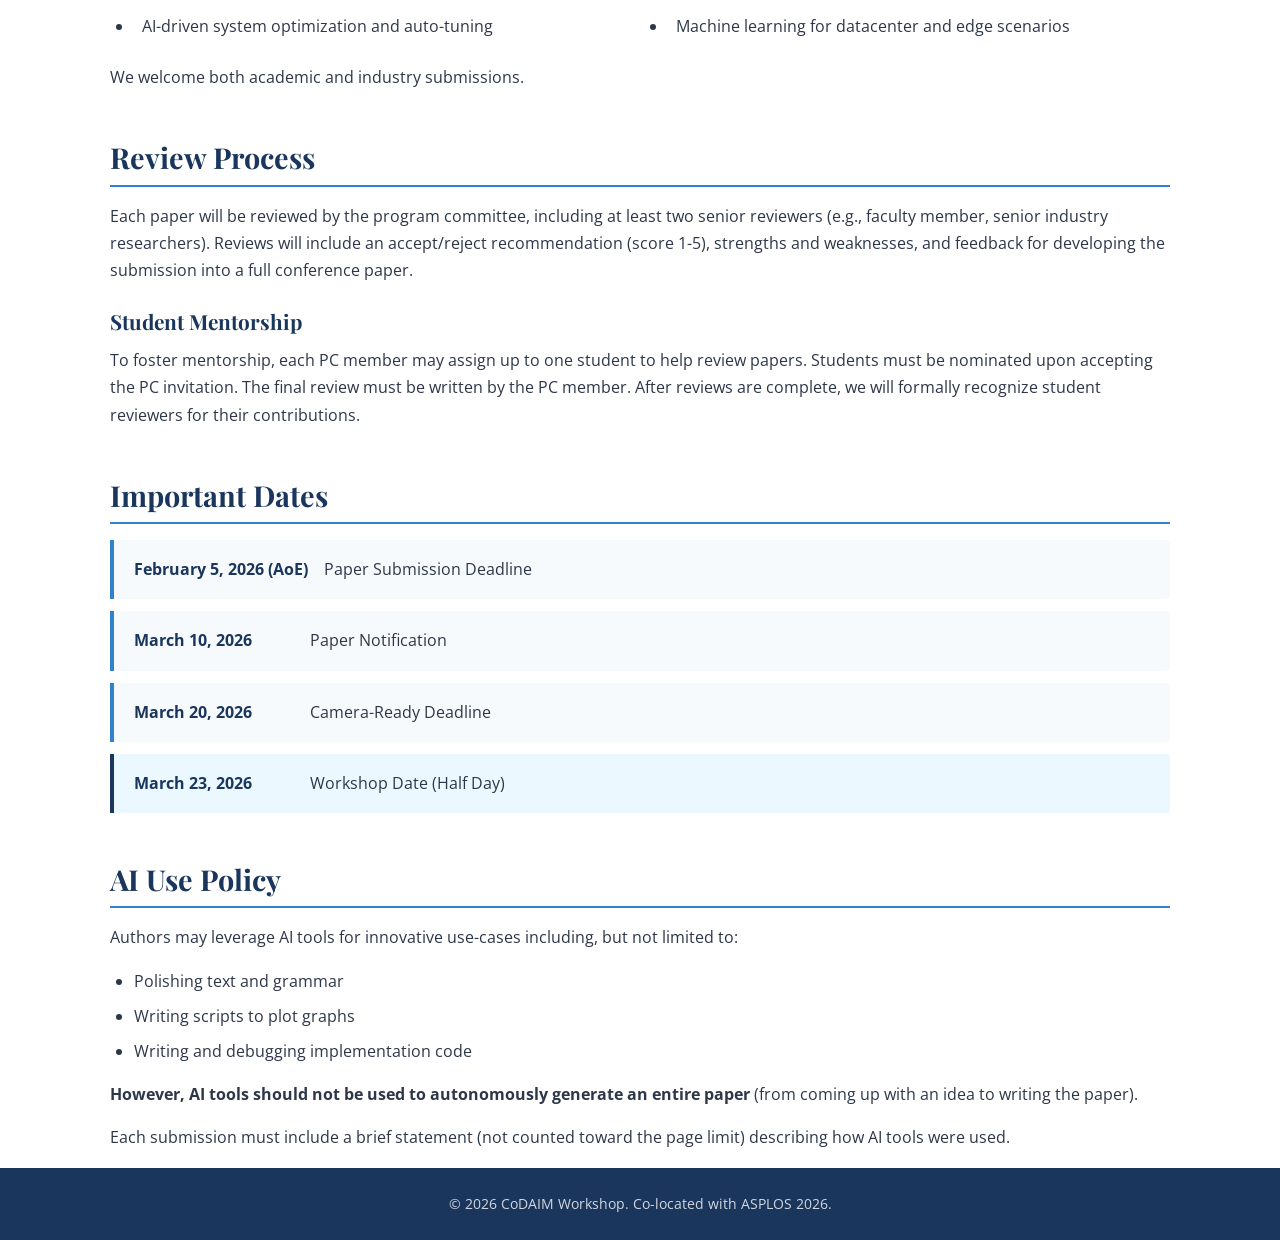
==== commit 08f53370: "Update talk format to 15-min presentation + 5-min Q&A" ====
--- a/cfp.html
+++ b/cfp.html
@@ -40,7 +40,7 @@
         <section class="content-section">
             <h2>Submission Guidelines</h2>
             <p>The CoDAIM 2026 workshop seeks research papers and position articles on innovations at the intersection of AI, systems, and architecture. We invite <strong>short (up to 2-page) submissions</strong> that present early-stage ideas, empirical results, or visionary perspectives.</p>
-            <p>Accepted papers will be presented as <strong>15-minute talks</strong> (12 minutes presentation + 3 minutes Q&A) and included in the workshop proceedings.</p>
+            <p>Accepted papers will be presented as <strong>20-minute talks</strong> (15 minutes presentation + 5 minutes Q&A) and included in the workshop proceedings.</p>
 
             <h3>Paper Structure</h3>
             <p>Papers should include the following sections:</p>
--- a/css/style.css
+++ b/css/style.css
@@ -418,6 +418,73 @@
 .pc-list {
     column-count: 2;
     column-gap: 2rem;
+}
+
+/* Keynote Speaker */
+.keynote-card {
+    background: var(--light-bg);
+    border-radius: 8px;
+    overflow: hidden;
+    border: 1px solid var(--border-color);
+}
+
+.keynote-header {
+    display: flex;
+    gap: 2rem;
+    align-items: flex-start;
+    padding: 2rem;
+    background: var(--highlight-color);
+    border-bottom: 1px solid var(--border-color);
+}
+
+.keynote-header .organizer-photo {
+    flex-shrink: 0;
+    margin: 0;
+}
+
+.keynote-info {
+    flex: 1;
+}
+
+.keynote-info h3 {
+    margin: 0 0 0.25rem;
+    font-size: 1.4rem;
+}
+
+.keynote-info .affiliation {
+    color: var(--light-text);
+    font-size: 0.95rem;
+    margin-bottom: 0.75rem;
+}
+
+.keynote-title {
+    color: var(--primary-color);
+    font-size: 1rem;
+    font-weight: 600;
+    margin: 0;
+}
+
+.keynote-body {
+    padding: 1.5rem 2rem;
+}
+
+.keynote-body h4 {
+    font-family: 'Playfair Display', serif;
+    color: var(--primary-color);
+    font-size: 1.1rem;
+    margin: 1.25rem 0 0.5rem;
+}
+
+.keynote-body h4:first-child {
+    margin-top: 0;
+}
+
+@media (max-width: 768px) {
+    .keynote-header {
+        flex-direction: column;
+        align-items: center;
+        text-align: center;
+    }
 }
 
 /* TBD Notice */
